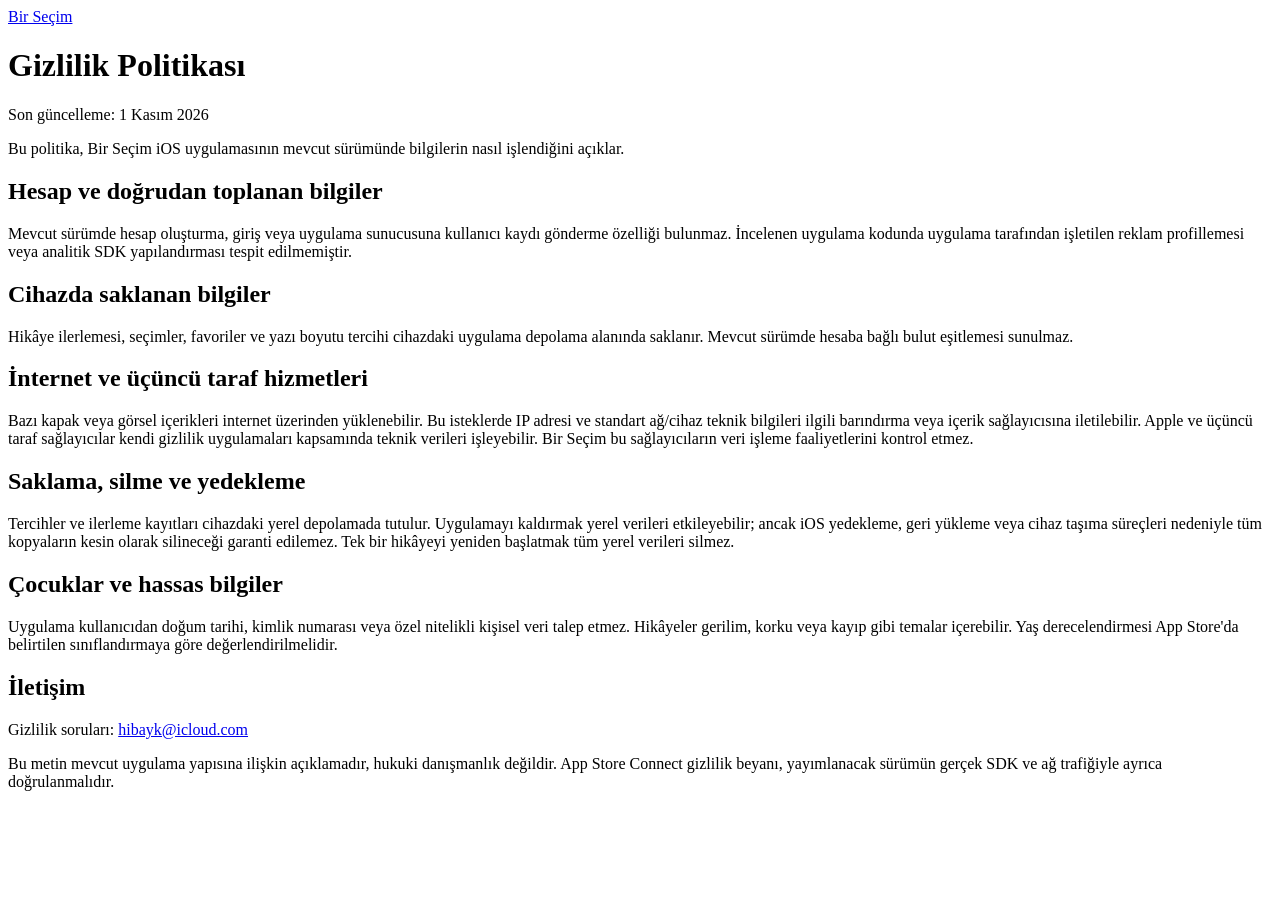
==== privacy/index.html @ c08415fb "Add Bir Secim privacy policy" ====
<!doctype html><html lang="tr"><head><meta charset="utf-8"><meta name="viewport" content="width=device-width,initial-scale=1"><title>Gizlilik Politikası | Bir Seçim</title></head><body><main><a href="../">Bir Seçim</a><h1>Gizlilik Politikası</h1><p>Son güncelleme: 1 Kasım 2026</p><p>Bu politika, Bir Seçim iOS uygulamasının mevcut sürümünde bilgilerin nasıl işlendiğini açıklar.</p><h2>Hesap ve doğrudan toplanan bilgiler</h2><p>Mevcut sürümde hesap oluşturma, giriş veya uygulama sunucusuna kullanıcı kaydı gönderme özelliği bulunmaz. İncelenen uygulama kodunda uygulama tarafından işletilen reklam profillemesi veya analitik SDK yapılandırması tespit edilmemiştir.</p><h2>Cihazda saklanan bilgiler</h2><p>Hikâye ilerlemesi, seçimler, favoriler ve yazı boyutu tercihi cihazdaki uygulama depolama alanında saklanır. Mevcut sürümde hesaba bağlı bulut eşitlemesi sunulmaz.</p><h2>İnternet ve üçüncü taraf hizmetleri</h2><p>Bazı kapak veya görsel içerikleri internet üzerinden yüklenebilir. Bu isteklerde IP adresi ve standart ağ/cihaz teknik bilgileri ilgili barındırma veya içerik sağlayıcısına iletilebilir. Apple ve üçüncü taraf sağlayıcılar kendi gizlilik uygulamaları kapsamında teknik verileri işleyebilir. Bir Seçim bu sağlayıcıların veri işleme faaliyetlerini kontrol etmez.</p><h2>Saklama, silme ve yedekleme</h2><p>Tercihler ve ilerleme kayıtları cihazdaki yerel depolamada tutulur. Uygulamayı kaldırmak yerel verileri etkileyebilir; ancak iOS yedekleme, geri yükleme veya cihaz taşıma süreçleri nedeniyle tüm kopyaların kesin olarak silineceği garanti edilemez. Tek bir hikâyeyi yeniden başlatmak tüm yerel verileri silmez.</p><h2>Çocuklar ve hassas bilgiler</h2><p>Uygulama kullanıcıdan doğum tarihi, kimlik numarası veya özel nitelikli kişisel veri talep etmez. Hikâyeler gerilim, korku veya kayıp gibi temalar içerebilir. Yaş derecelendirmesi App Store'da belirtilen sınıflandırmaya göre değerlendirilmelidir.</p><h2>İletişim</h2><p>Gizlilik soruları: <a href="mailto:hibayk@icloud.com">hibayk@icloud.com</a></p><p>Bu metin mevcut uygulama yapısına ilişkin açıklamadır, hukuki danışmanlık değildir. App Store Connect gizlilik beyanı, yayımlanacak sürümün gerçek SDK ve ağ trafiğiyle ayrıca doğrulanmalıdır.</p></main></body></html>
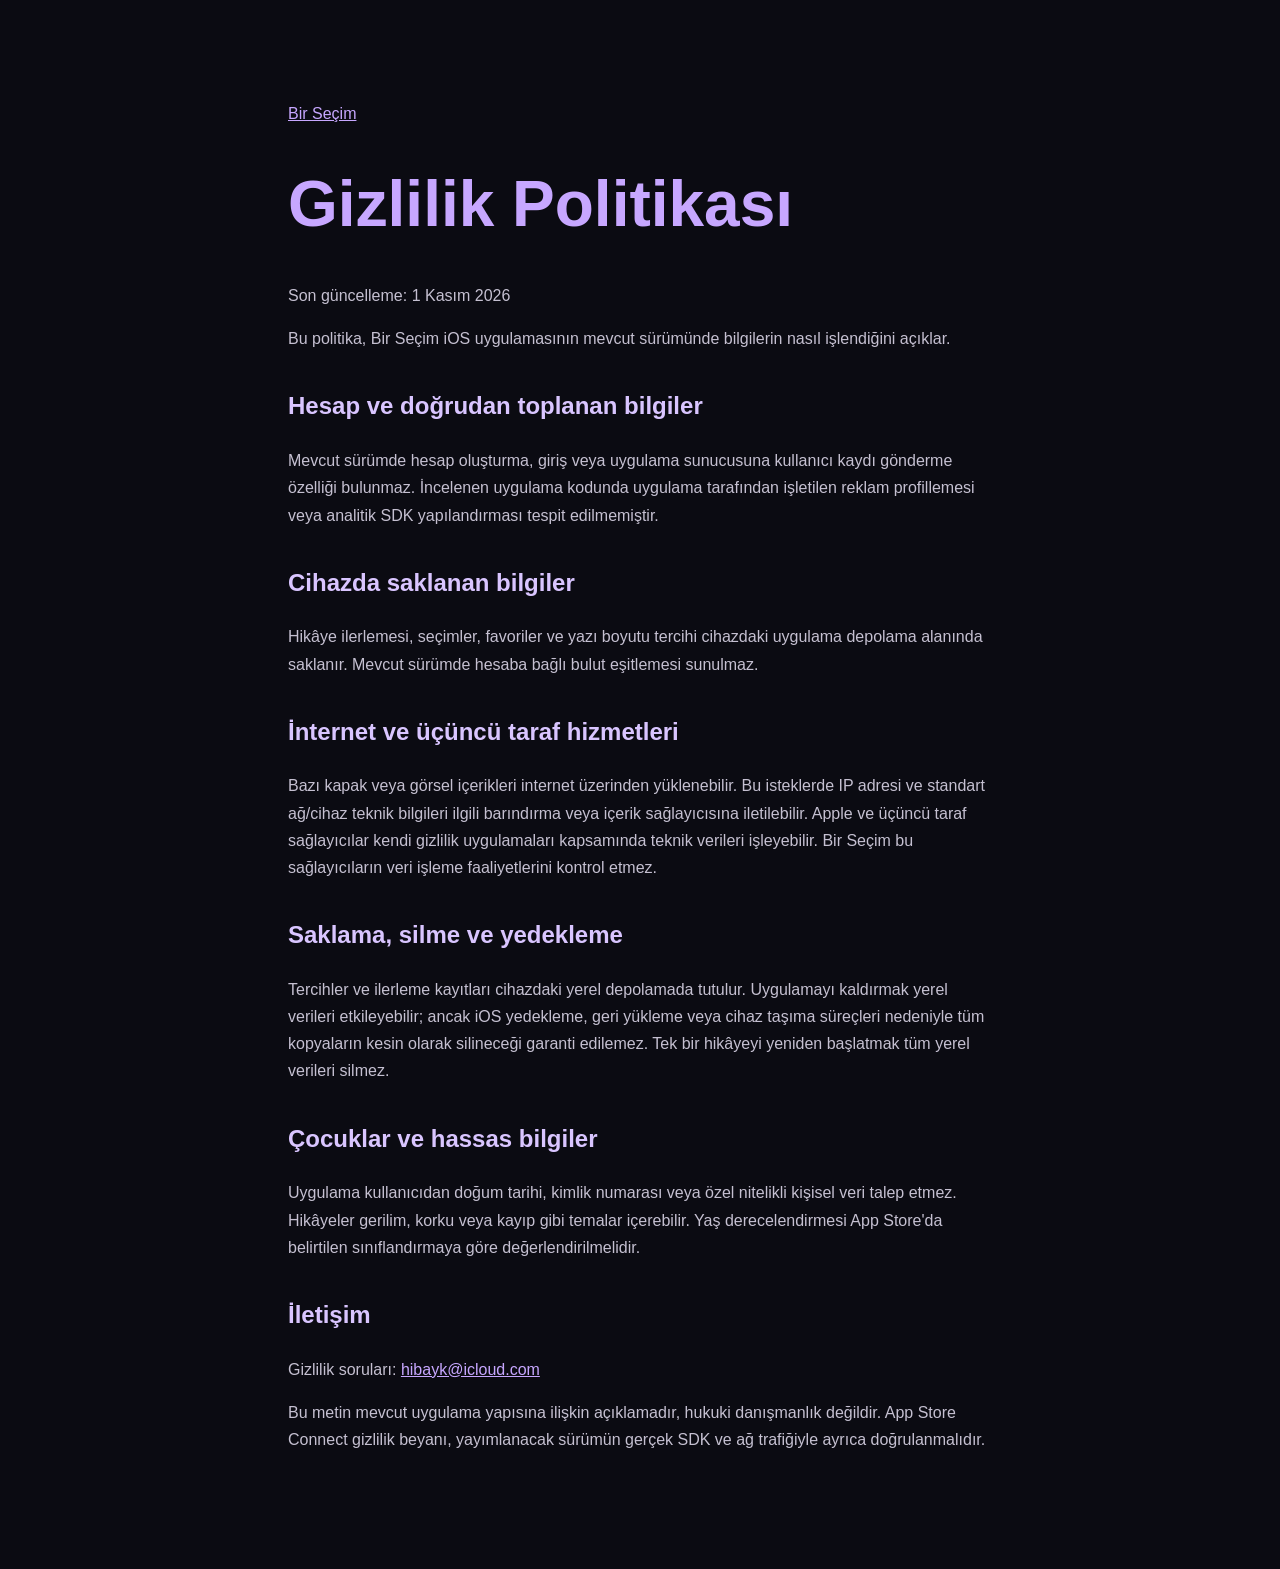
==== commit 6186d78b: "Apply responsive styling to privacy/index.html" ====
--- a/privacy/index.html
+++ b/privacy/index.html
@@ -1 +1 @@
-<!doctype html><html lang="tr"><head><meta charset="utf-8"><meta name="viewport" content="width=device-width,initial-scale=1"><title>Gizlilik Politikası | Bir Seçim</title></head><body><main><a href="../">Bir Seçim</a><h1>Gizlilik Politikası</h1><p>Son güncelleme: 1 Kasım 2026</p><p>Bu politika, Bir Seçim iOS uygulamasının mevcut sürümünde bilgilerin nasıl işlendiğini açıklar.</p><h2>Hesap ve doğrudan toplanan bilgiler</h2><p>Mevcut sürümde hesap oluşturma, giriş veya uygulama sunucusuna kullanıcı kaydı gönderme özelliği bulunmaz. İncelenen uygulama kodunda uygulama tarafından işletilen reklam profillemesi veya analitik SDK yapılandırması tespit edilmemiştir.</p><h2>Cihazda saklanan bilgiler</h2><p>Hikâye ilerlemesi, seçimler, favoriler ve yazı boyutu tercihi cihazdaki uygulama depolama alanında saklanır. Mevcut sürümde hesaba bağlı bulut eşitlemesi sunulmaz.</p><h2>İnternet ve üçüncü taraf hizmetleri</h2><p>Bazı kapak veya görsel içerikleri internet üzerinden yüklenebilir. Bu isteklerde IP adresi ve standart ağ/cihaz teknik bilgileri ilgili barındırma veya içerik sağlayıcısına iletilebilir. Apple ve üçüncü taraf sağlayıcılar kendi gizlilik uygulamaları kapsamında teknik verileri işleyebilir. Bir Seçim bu sağlayıcıların veri işleme faaliyetlerini kontrol etmez.</p><h2>Saklama, silme ve yedekleme</h2><p>Tercihler ve ilerleme kayıtları cihazdaki yerel depolamada tutulur. Uygulamayı kaldırmak yerel verileri etkileyebilir; ancak iOS yedekleme, geri yükleme veya cihaz taşıma süreçleri nedeniyle tüm kopyaların kesin olarak silineceği garanti edilemez. Tek bir hikâyeyi yeniden başlatmak tüm yerel verileri silmez.</p><h2>Çocuklar ve hassas bilgiler</h2><p>Uygulama kullanıcıdan doğum tarihi, kimlik numarası veya özel nitelikli kişisel veri talep etmez. Hikâyeler gerilim, korku veya kayıp gibi temalar içerebilir. Yaş derecelendirmesi App Store'da belirtilen sınıflandırmaya göre değerlendirilmelidir.</p><h2>İletişim</h2><p>Gizlilik soruları: <a href="mailto:hibayk@icloud.com">hibayk@icloud.com</a></p><p>Bu metin mevcut uygulama yapısına ilişkin açıklamadır, hukuki danışmanlık değildir. App Store Connect gizlilik beyanı, yayımlanacak sürümün gerçek SDK ve ağ trafiğiyle ayrıca doğrulanmalıdır.</p></main></body></html>+<!doctype html><html lang="tr"><head><meta charset="utf-8"><meta name="viewport" content="width=device-width,initial-scale=1"><title>Gizlilik Politikası | Bir Seçim</title><link rel="stylesheet" href="../styles.css"></head><body><main><a href="../">Bir Seçim</a><h1>Gizlilik Politikası</h1><p>Son güncelleme: 1 Kasım 2026</p><p>Bu politika, Bir Seçim iOS uygulamasının mevcut sürümünde bilgilerin nasıl işlendiğini açıklar.</p><h2>Hesap ve doğrudan toplanan bilgiler</h2><p>Mevcut sürümde hesap oluşturma, giriş veya uygulama sunucusuna kullanıcı kaydı gönderme özelliği bulunmaz. İncelenen uygulama kodunda uygulama tarafından işletilen reklam profillemesi veya analitik SDK yapılandırması tespit edilmemiştir.</p><h2>Cihazda saklanan bilgiler</h2><p>Hikâye ilerlemesi, seçimler, favoriler ve yazı boyutu tercihi cihazdaki uygulama depolama alanında saklanır. Mevcut sürümde hesaba bağlı bulut eşitlemesi sunulmaz.</p><h2>İnternet ve üçüncü taraf hizmetleri</h2><p>Bazı kapak veya görsel içerikleri internet üzerinden yüklenebilir. Bu isteklerde IP adresi ve standart ağ/cihaz teknik bilgileri ilgili barındırma veya içerik sağlayıcısına iletilebilir. Apple ve üçüncü taraf sağlayıcılar kendi gizlilik uygulamaları kapsamında teknik verileri işleyebilir. Bir Seçim bu sağlayıcıların veri işleme faaliyetlerini kontrol etmez.</p><h2>Saklama, silme ve yedekleme</h2><p>Tercihler ve ilerleme kayıtları cihazdaki yerel depolamada tutulur. Uygulamayı kaldırmak yerel verileri etkileyebilir; ancak iOS yedekleme, geri yükleme veya cihaz taşıma süreçleri nedeniyle tüm kopyaların kesin olarak silineceği garanti edilemez. Tek bir hikâyeyi yeniden başlatmak tüm yerel verileri silmez.</p><h2>Çocuklar ve hassas bilgiler</h2><p>Uygulama kullanıcıdan doğum tarihi, kimlik numarası veya özel nitelikli kişisel veri talep etmez. Hikâyeler gerilim, korku veya kayıp gibi temalar içerebilir. Yaş derecelendirmesi App Store'da belirtilen sınıflandırmaya göre değerlendirilmelidir.</p><h2>İletişim</h2><p>Gizlilik soruları: <a href="mailto:hibayk@icloud.com">hibayk@icloud.com</a></p><p>Bu metin mevcut uygulama yapısına ilişkin açıklamadır, hukuki danışmanlık değildir. App Store Connect gizlilik beyanı, yayımlanacak sürümün gerçek SDK ve ağ trafiğiyle ayrıca doğrulanmalıdır.</p></main></body></html>
--- a/styles.css
+++ b/styles.css
@@ -0,0 +1 @@
+body{margin:0;background:#0b0b12;color:#f4f1fb;font:16px/1.7 -apple-system,BlinkMacSystemFont,'Segoe UI',sans-serif}main{max-width:760px;margin:8vh auto;padding:28px;width:calc(100% - 56px);box-sizing:border-box}h1{font-size:clamp(38px,8vw,64px);line-height:1.08;color:#c7a7ff}h2{margin-top:34px;color:#d9c5ff}p{color:#c5c0d1}a{color:#c7a7ff}a:focus{outline:2px solid #c7a7ff;outline-offset:4px}
